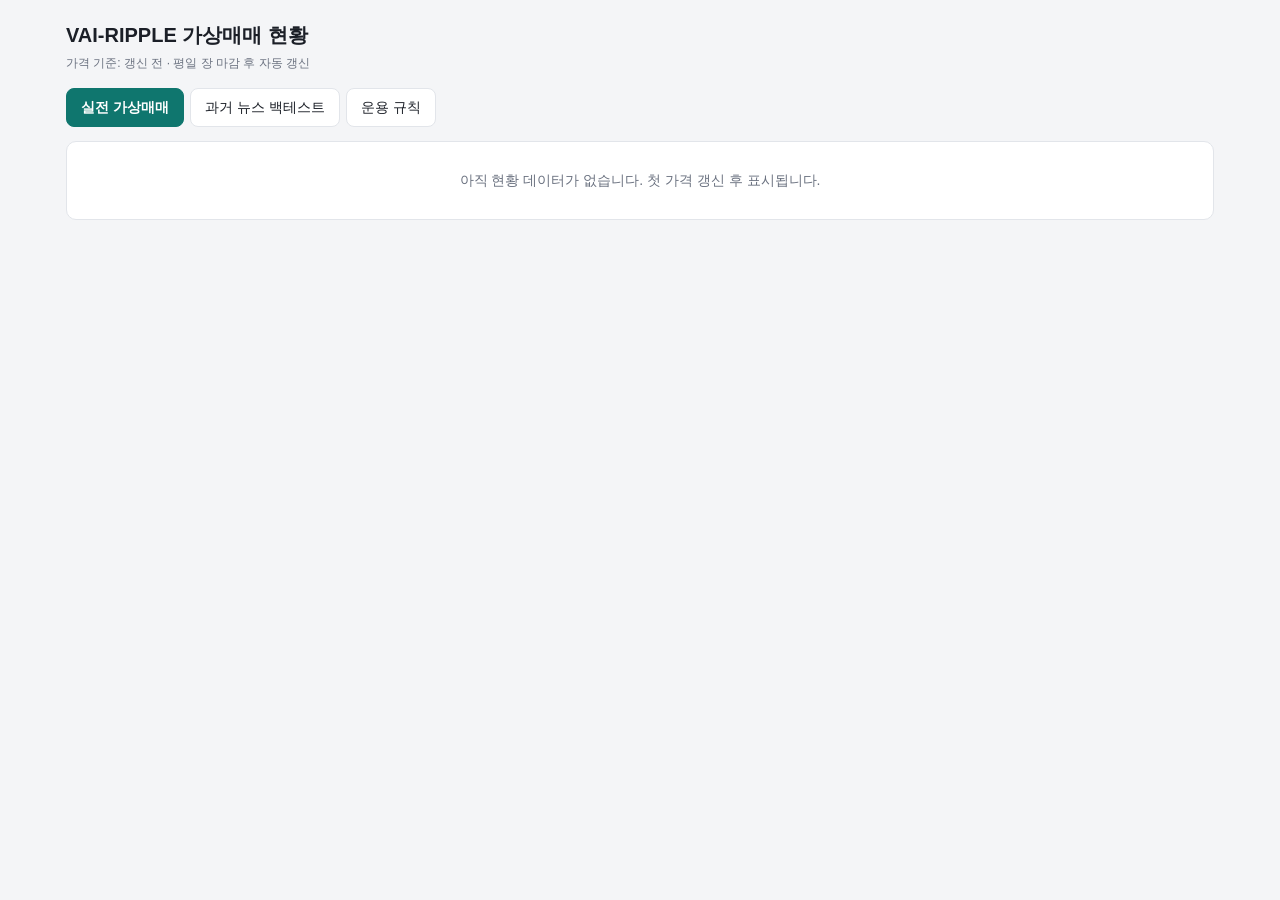
==== ripple/index.html @ d0d2e4d9 "ripple: 뉴스 기반 가상매매 백테스트·대시보드·자동 갱신 추가 과거 뉴스 사건 16건 백테스트, 매일 1종목 가상매수 기록 구조, GitHub Actions 가격 갱신, 현황" ====
<!doctype html>
<html lang="ko">
<head>
<meta charset="utf-8">
<meta name="viewport" content="width=device-width, initial-scale=1">
<title>VAI-RIPPLE 가상매매 현황</title>
<style>
:root{--bg:#f4f5f7;--card:#fff;--fg:#1b1f27;--mute:#6b7280;--line:#e2e5ea;--up:#e0242b;--down:#1a5fd6;--accent:#0f766e;--chip:#eef1f4;color-scheme:light}
@media (prefers-color-scheme:dark){:root{--bg:#12151a;--card:#1b2028;--fg:#e8ebf0;--mute:#98a2b3;--line:#2c333e;--up:#ff5a5f;--down:#5b9bff;--accent:#2dd4bf;--chip:#262d38;color-scheme:dark}}
*{box-sizing:border-box}
body{margin:0;background:var(--bg);color:var(--fg);font:14px/1.5 -apple-system,"Apple SD Gothic Neo","Malgun Gothic","Noto Sans KR",sans-serif}
.wrap{max-width:1180px;margin:0 auto;padding:20px max(16px,env(safe-area-inset-right)) 60px max(16px,env(safe-area-inset-left))}
h1{font-size:20px;margin:0}
.sub{color:var(--mute);font-size:12px;margin:4px 0 16px}
.tabs{display:flex;gap:6px;flex-wrap:wrap;margin-bottom:14px}
.tabs button{border:1px solid var(--line);background:var(--card);color:var(--fg);padding:8px 14px;border-radius:8px;font:inherit;cursor:pointer}
.tabs button.on{background:var(--accent);border-color:var(--accent);color:#fff;font-weight:700}
.kpis{display:grid;grid-template-columns:repeat(auto-fit,minmax(150px,1fr));gap:10px;margin-bottom:14px}
.kpi{background:var(--card);border:1px solid var(--line);border-radius:10px;padding:12px}
.kpi .l{font-size:12px;color:var(--mute)}
.kpi .v{font-size:19px;font-weight:700;font-variant-numeric:tabular-nums;margin-top:2px}
.card{background:var(--card);border:1px solid var(--line);border-radius:10px;margin-bottom:14px;min-width:0}
.card h2{font-size:15px;margin:0;padding:12px 14px;border-bottom:1px solid var(--line)}
.scroll{overflow-x:auto}
table{border-collapse:collapse;width:100%;font-variant-numeric:tabular-nums}
th,td{padding:8px 10px;border-bottom:1px solid var(--line);white-space:nowrap;text-align:right}
th{font-size:12px;color:var(--mute);font-weight:600;background:var(--chip)}
th.t,td.t{text-align:left}
td.wrapc{white-space:normal;min-width:220px;text-align:left}
tr:last-child td{border-bottom:0}
.up{color:var(--up)}.down{color:var(--down)}
.chip{display:inline-block;padding:1px 8px;border-radius:999px;background:var(--chip);font-size:12px}
.st-익절{background:var(--up);color:#fff}.st-손절{background:var(--down);color:#fff}
.st-코드불일치,.st-데이터없음{background:#b45309;color:#fff}
.code{color:var(--mute);font-size:12px}
details{border-bottom:1px solid var(--line)}details:last-child{border-bottom:0}
summary{padding:11px 14px;cursor:pointer;display:flex;gap:10px;flex-wrap:wrap;align-items:baseline}
summary b{flex:1 1 220px}
.dbody{padding:0 14px 14px}
.path{color:var(--mute);margin:0 0 8px}
.note{color:var(--mute);font-size:12px;padding:12px 14px;margin:0}
.rules{padding:6px 14px 14px;margin:0 0 0 18px}
a{color:var(--accent)}
.empty{padding:28px 14px;text-align:center;color:var(--mute)}
</style>
</head>
<body>
<div class="wrap">
  <h1>VAI-RIPPLE 가상매매 현황</h1>
  <p class="sub" id="stamp">불러오는 중…</p>
  <div class="tabs">
    <button data-tab="live" class="on">실전 가상매매</button>
    <button data-tab="bt">과거 뉴스 백테스트</button>
    <button data-tab="rule">운용 규칙</button>
  </div>
  <section id="live"></section>
  <section id="bt" hidden></section>
  <section id="rule" hidden></section>
</div>
<script>
const $ = s => document.querySelector(s);
const esc = v => v == null ? '' : String(v).replace(/[&<>"']/g, c => ({'&':'&amp;','<':'&lt;','>':'&gt;','"':'&quot;',"'":'&#39;'}[c]));
const won = v => v == null ? '-' : Math.round(v).toLocaleString('ko-KR');
const sign = v => v == null ? '' : (v > 0 ? 'up' : v < 0 ? 'down' : '');
const pct = v => v == null ? '-' : (v > 0 ? '+' : '') + v.toFixed(2) + '%';
const swon = v => v == null ? '-' : (v > 0 ? '+' : '') + won(v);
const chip = s => `<span class="chip st-${esc(s)}">${esc(s)}</span>`;
const kpi = (l, v, cls = '') => `<div class="kpi"><div class="l">${l}</div><div class="v ${cls}">${v}</div></div>`;

document.querySelectorAll('.tabs button').forEach(b => b.onclick = () => {
  document.querySelectorAll('.tabs button').forEach(x => x.classList.toggle('on', x === b));
  ['live', 'bt', 'rule'].forEach(id => $('#' + id).hidden = id !== b.dataset.tab);
});

async function get(name) {
  try { const r = await fetch(`./data/${name}?t=${Date.now()}`); if (!r.ok) return null; return await r.json(); }
  catch (e) { return null; }
}

function renderLive(p) {
  if (!p) { $('#live').innerHTML = '<div class="card"><div class="empty">아직 현황 데이터가 없습니다. 첫 가격 갱신 후 표시됩니다.</div></div>'; return; }
  const s = p.summary, pos = p.positions || [];
  const holding = pos.filter(x => x.status === '보유');
  const done = pos.filter(x => ['익절', '손절', '기간만료'].includes(x.status));
  const other = pos.filter(x => !holding.includes(x) && !done.includes(x));
  let h = `<div class="kpis">
    ${kpi('보유 종목', holding.length + '개')}
    ${kpi('보유 매입금액', won(s.investedOpen) + '원')}
    ${kpi('보유 평가금액', won(s.valueOpen) + '원')}
    ${kpi('평가손익', swon(s.pnlOpen) + '원', sign(s.pnlOpen))}
    ${kpi('실현손익', swon(s.pnlClosed) + '원', sign(s.pnlClosed))}
    ${kpi('총손익 / 수익률', swon(s.pnlTotal) + '원 <small>' + pct(s.retTotalPct) + '</small>', sign(s.pnlTotal))}
    ${kpi('익절 / 손절 / 만료', `${s.target} / ${s.stop} / ${s.expired}`)}
  </div>`;
  const row = x => `<tr>
    <td class="t">${esc(x.entryDate || x.buyDate)}</td>
    <td class="t"><b>${esc(x.name)}</b> <span class="code">${esc(x.code)}</span></td>
    <td class="t">${esc(x.sector || '-')}</td>
    <td class="t">${chip(x.status)}</td>
    <td>${won(x.entry)}</td><td>${won(x.qty)}</td><td>${won(x.invested)}</td>
    <td>${won(x.exit != null ? x.exit : x.last)}</td><td>${won(x.value)}</td>
    <td class="${sign(x.pnl)}">${swon(x.pnl)}</td><td class="${sign(x.retPct)}">${pct(x.retPct)}</td>
    <td>${won(x.target)}</td><td>${won(x.stop)}</td><td class="t">${esc(x.exitDate || x.deadline || '-')}</td>
    <td>${x.scores ? esc(x.scores.total) : '-'}</td></tr>`;
  const head = lastCol => `<tr><th class="t">매수일</th><th class="t">종목</th><th class="t">섹터</th><th class="t">상태</th><th>매수가</th><th>수량</th><th>매입금액</th><th>${lastCol[0]}</th><th>평가금액</th><th>손익</th><th>수익률</th><th>목표가</th><th>손절가</th><th class="t">${lastCol[1]}</th><th>CAPE</th></tr>`;
  h += `<div class="card"><h2>보유 종목 (${holding.length})</h2>` + (holding.length ?
    `<div class="scroll"><table>${head(['현재가', '만료일'])}${holding.map(row).join('')}</table></div>` : '<div class="empty">보유 종목이 없습니다.</div>') + '</div>';
  if (other.length) h += `<div class="card"><h2>체결 대기 · 확인 필요 (${other.length})</h2><div class="scroll"><table>${head(['현재가', '만료일'])}${other.map(row).join('')}</table></div></div>`;
  h += `<div class="card"><h2>매도 완료 (${done.length})</h2>` + (done.length ?
    `<div class="scroll"><table>${head(['매도가', '매도일'])}${done.map(row).join('')}</table></div>` : '<div class="empty">매도 완료 종목이 없습니다.</div>') + '</div>';
  h += `<div class="card"><h2>매수 근거 (뉴스 · 선정 사유)</h2>` + (pos.length ? pos.slice().reverse().map(x => `<details>
    <summary><span class="code">${esc(x.buyDate)}</span><b>${esc(x.name)} <span class="code">${esc(x.code)} · ${esc(x.sector || '')}</span></b>${chip(x.status)}<span class="${sign(x.retPct)}">${pct(x.retPct)}</span></summary>
    <div class="dbody">
      <p><b>뉴스</b> (${esc(x.newsDate)}) ${/^https?:\/\//.test(x.newsUrl || '') ? `<a href="${esc(x.newsUrl)}" target="_blank" rel="noopener">${esc(x.newsTitle)}</a>` : esc(x.newsTitle)}</p>
      <p>${esc(x.newsSummary)}</p>
      <p class="path"><b>인과경로</b> ${esc(x.causepath)}</p>
      <p><b>선정 사유</b> ${esc(x.reason)}</p>
      <p><b>리스크</b> ${esc(x.risk)}</p>
      <p class="path">VAI-CAPE 사건 ${esc(x.scores && x.scores.event)} + 기업 ${esc(x.scores && x.scores.biz)} = ${esc(x.scores && x.scores.total)}점 · 가격소스 종목명: ${esc(x.sourceName || '확인불가')}</p>
    </div></details>`).join('') : '<div class="empty">내일부터 매일 1종목씩 기록됩니다.</div>') + '</div>';
  $('#live').innerHTML = h;
}

function renderBT(b) {
  if (!b) { $('#bt').innerHTML = '<div class="card"><div class="empty">백테스트 결과가 아직 없습니다. 첫 가격 갱신 후 표시됩니다.</div></div>'; return; }
  const s = b.summary;
  let h = `<div class="kpis">
    ${kpi('사건 / 유효 종목', `${b.events.length}건 / ${s.valid}개`)}
    ${kpi('익절(+' + b.config.targetPct + '%)', s.target + '건', 'up')}
    ${kpi('손절(' + b.config.stopPct + '%)', s.stop + '건', 'down')}
    ${kpi('기간만료 / 보유중', `${s.expired} / ${s.open}`)}
    ${kpi('종료 건 승률', s.winRate == null ? '-' : s.winRate + '%')}
    ${kpi('종료 건 평균수익률', pct(s.avgRetClosed), sign(s.avgRetClosed))}
    ${kpi('총손익', swon(s.pnlTotal) + '원', sign(s.pnlTotal))}
    ${kpi('86일 내 최고점 평균', pct(s.avgWindowPeak))}
    ${kpi('최고점 +20%↑ / +50%↑ / +120%↑', `${s.reach20} / ${s.reach50} / ${s.reach120}`)}
  </div>
  <div class="card"><p class="note">매수: 뉴스 발생일 <b>다음 거래일 종가</b>. "86일 최고"는 손절 여부와 무관하게 매수 후 86일 동안 찍은 최고 수익률로, 목표 수익률을 조정할 때 참고하는 값입니다. 사건과 종목은 사후에 알려진 대표 사례를 고른 것이어서 실전보다 결과가 좋게 나올 수 있습니다. 코드와 종목명이 가격 소스와 다르면 "코드불일치"로 제외됩니다 (제외 ${s.excluded}개).</p></div>
  <div class="card"><h2>사건별 결과</h2>`;
  h += b.events.map(ev => `<details>
    <summary><span class="code">${esc(ev.date)}</span><b>${esc(ev.name)}</b><span class="chip">${esc(ev.type)}</span><span class="${sign(ev.summary.pnlTotal)}">${swon(ev.summary.pnlTotal)}원</span></summary>
    <div class="dbody"><p class="path">${esc(ev.causepath)}</p><div class="scroll"><table>
    <tr><th class="t">종목</th><th class="t">상태</th><th class="t">매수일</th><th>매수가</th><th class="t">매도일</th><th>매도/현재가</th><th>수익률</th><th>손익</th><th>86일 최고</th><th>최저</th><th>보유일</th><th class="t">수혜 근거</th></tr>
    ${ev.results.map(r => `<tr><td class="t"><b>${esc(r.name)}</b> <span class="code">${esc(r.code)}</span>${r.status === '코드불일치' ? `<br><span class="code">소스: ${esc(r.sourceName)}</span>` : ''}</td>
      <td class="t">${chip(r.status)}</td><td class="t">${esc(r.entryDate || '-')}</td><td>${won(r.entry)}</td>
      <td class="t">${esc(r.exitDate || '-')}</td><td>${won(r.exit != null ? r.exit : r.last)}</td>
      <td class="${sign(r.retPct)}">${pct(r.retPct)}</td><td class="${sign(r.pnl)}">${swon(r.pnl)}</td>
      <td class="${sign(r.windowPeakPct)}">${pct(r.windowPeakPct)}</td><td class="${sign(r.troughPct)}">${pct(r.troughPct)}</td>
      <td>${r.holdDays == null ? '-' : r.holdDays}</td><td class="wrapc">${esc(r.reason)}</td></tr>`).join('')}
    </table></div></div></details>`).join('');
  $('#bt').innerHTML = h + '</div>';
}

function renderRule(c) {
  c = c || {budget: 10000000, targetPct: 120, stopPct: -15, maxDays: 86};
  $('#rule').innerHTML = `<div class="card"><h2>운용 규칙</h2><ol class="rules">
    <li>평일 장 마감 후 당일 뉴스를 VAI-RIPPLE 방식(사건 → 인과경로 → 수혜 종목)으로 심층 분석해 <b>하루 1종목</b>을 고릅니다.</li>
    <li>종목당 <b>${won(c.budget)}원</b>을 당일 종가로 가상 매수합니다 (휴장일이면 다음 거래일 종가).</li>
    <li>매수가 대비 <b>+${c.targetPct}%</b>에 도달하면 익절합니다.</li>
    <li>매수가 대비 <b>${c.stopPct}%</b>에 도달하면 손절합니다. 같은 날 둘 다 닿으면 손절로 처리합니다.</li>
    <li>매수 후 달력 기준 <b>${c.maxDays}일</b>이 지나면 종가에 매도합니다.</li>
    <li>하드필터(거래정지·관리종목·자본잠식 등)에 걸린 종목과 종목코드를 확인하지 못한 종목은 매수하지 않습니다.</li>
    <li>수수료와 세금은 반영하지 않은 가상 매매입니다. 투자 권유가 아닙니다.</li>
  </ol></div>`;
}

(async () => {
  const [p, b, c] = await Promise.all([get('portfolio.json'), get('backtest.json'), get('config.json')]);
  $('#stamp').textContent = '가격 기준: ' + ((p && p.generatedAt) || (b && b.generatedAt) || '갱신 전') + ' · 평일 장 마감 후 자동 갱신';
  renderLive(p); renderBT(b); renderRule(c);
})();
</script>
</body>
</html>
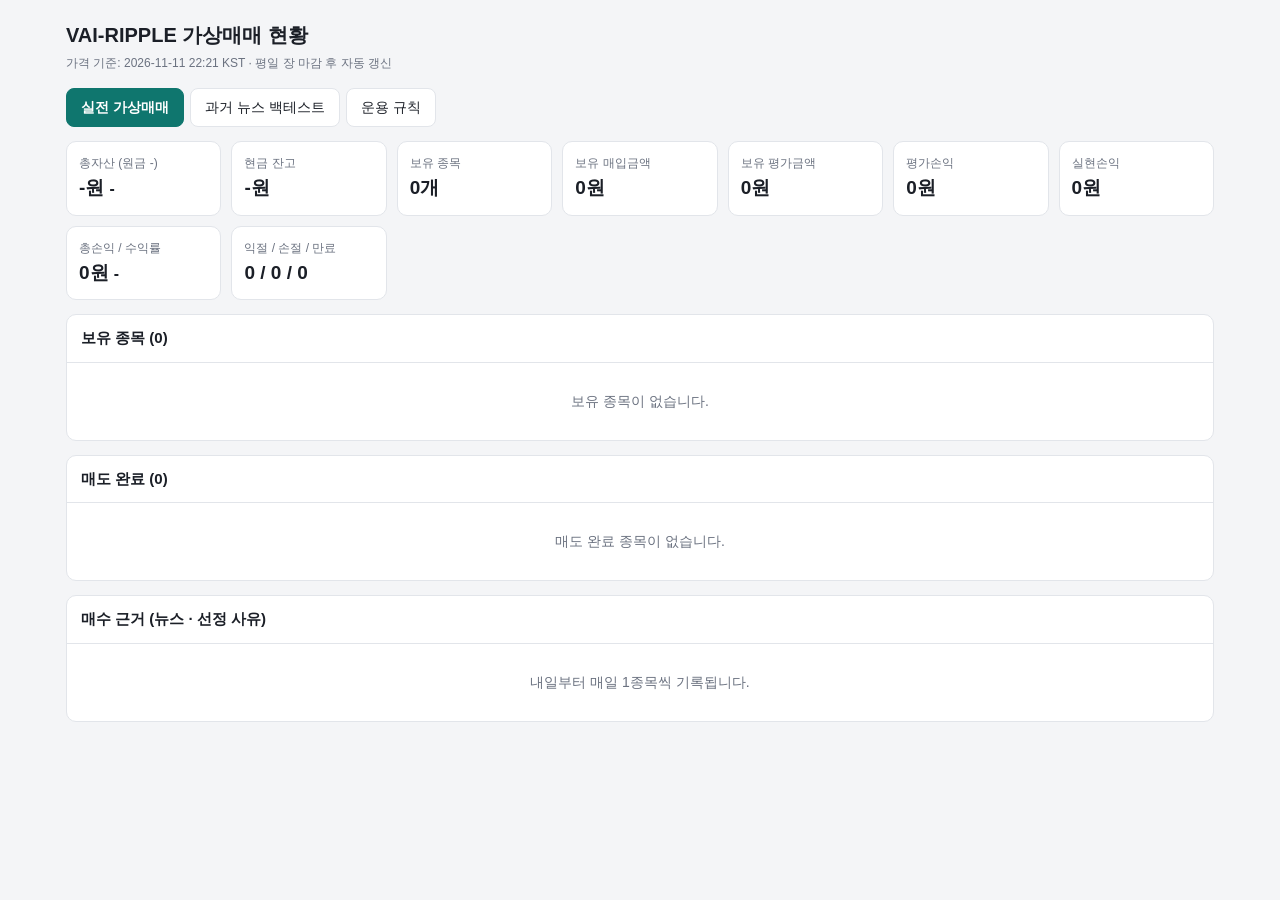
==== commit dfa82680: "ripple: 종목당 300만원·총 1억 한도, 익절·손절 자동 설정 현금이 부족하면 매수하지 않도록 자금 장부를 추가하고, 백테스트 전수 계산으로 익절·손절을 정해 auto.js" ====
--- a/ripple/index.html
+++ b/ripple/index.html
@@ -31,7 +31,7 @@
 .up{color:var(--up)}.down{color:var(--down)}
 .chip{display:inline-block;padding:1px 8px;border-radius:999px;background:var(--chip);font-size:12px}
 .st-익절{background:var(--up);color:#fff}.st-손절{background:var(--down);color:#fff}
-.st-코드불일치,.st-데이터없음{background:#b45309;color:#fff}
+.st-코드불일치,.st-데이터없음,.st-자금부족{background:#b45309;color:#fff}
 .code{color:var(--mute);font-size:12px}
 details{border-bottom:1px solid var(--line)}details:last-child{border-bottom:0}
 summary{padding:11px 14px;cursor:pointer;display:flex;gap:10px;flex-wrap:wrap;align-items:baseline}
@@ -84,6 +84,8 @@
   const done = pos.filter(x => ['익절', '손절', '기간만료'].includes(x.status));
   const other = pos.filter(x => !holding.includes(x) && !done.includes(x));
   let h = `<div class="kpis">
+    ${kpi('총자산 (원금 ' + won(s.capital) + ')', won(s.equity) + '원 <small>' + pct(s.equityRetPct) + '</small>', sign(s.equityRetPct))}
+    ${kpi('현금 잔고', won(s.cash) + '원' + (s.canBuy === false ? ' <small>매수 불가</small>' : ''))}
     ${kpi('보유 종목', holding.length + '개')}
     ${kpi('보유 매입금액', won(s.investedOpen) + '원')}
     ${kpi('보유 평가금액', won(s.valueOpen) + '원')}
@@ -133,9 +135,13 @@
     ${kpi('종료 건 평균수익률', pct(s.avgRetClosed), sign(s.avgRetClosed))}
     ${kpi('총손익', swon(s.pnlTotal) + '원', sign(s.pnlTotal))}
     ${kpi('86일 내 최고점 평균', pct(s.avgWindowPeak))}
-    ${kpi('최고점 +20%↑ / +50%↑ / +120%↑', `${s.reach20} / ${s.reach50} / ${s.reach120}`)}
   </div>
   <div class="card"><p class="note">매수: 뉴스 발생일 <b>다음 거래일 종가</b>. "86일 최고"는 손절 여부와 무관하게 매수 후 86일 동안 찍은 최고 수익률로, 목표 수익률을 조정할 때 참고하는 값입니다. 사건과 종목은 사후에 알려진 대표 사례를 고른 것이어서 실전보다 결과가 좋게 나올 수 있습니다. 코드와 종목명이 가격 소스와 다르면 "코드불일치"로 제외됩니다 (제외 ${s.excluded}개).</p></div>
+  ${b.auto ? `<div class="card"><h2>익절·손절 자동 설정: 익절 +${esc(b.auto.targetPct)}% / 손절 ${esc(b.auto.stopPct)}%</h2>
+    <p class="note">과거 사건 ${esc(b.auto.samples)}종목으로 익절 5~60%, 손절 -5~-30% 조합을 모두 계산해, 1억원·종목당 ${won(b.auto.budget)}원 기준 연 기대수익이 가장 큰 값을 골랐습니다 (이웃 값과 평균한 점수 기준, 설정일 ${esc(b.auto.tunedAt)}).</p>
+    <div class="scroll"><table><tr><th>익절</th><th>손절</th><th>건당 평균수익률</th><th>평균 보유일</th><th>연 매매 건수</th><th>연 기대수익</th><th>익절/손절/만료</th><th>승률</th></tr>
+    ${(b.auto.top || []).map(g => `<tr><td>+${esc(g.targetPct)}%</td><td>${esc(g.stopPct)}%</td><td class="${sign(g.avgRetPct)}">${pct(g.avgRetPct)}</td><td>${esc(g.avgHoldDays)}</td><td>${esc(g.tradesPerYear)}</td><td class="${sign(g.annualProfit)}">${swon(g.annualProfit)}</td><td>${esc(g.target)}/${esc(g.stop)}/${esc(g.expired)}</td><td>${esc(g.winRate)}%</td></tr>`).join('')}
+    </table></div></div>` : ''}
   <div class="card"><h2>사건별 결과</h2>`;
   h += b.events.map(ev => `<details>
     <summary><span class="code">${esc(ev.date)}</span><b>${esc(ev.name)}</b><span class="chip">${esc(ev.type)}</span><span class="${sign(ev.summary.pnlTotal)}">${swon(ev.summary.pnlTotal)}원</span></summary>
@@ -156,6 +162,8 @@
   $('#rule').innerHTML = `<div class="card"><h2>운용 규칙</h2><ol class="rules">
     <li>평일 장 마감 후 당일 뉴스를 VAI-RIPPLE 방식(사건 → 인과경로 → 수혜 종목)으로 심층 분석해 <b>하루 1종목</b>을 고릅니다.</li>
     <li>종목당 <b>${won(c.budget)}원</b>을 당일 종가로 가상 매수합니다 (휴장일이면 다음 거래일 종가).</li>
+    <li>총 투자금은 <b>${won(c.capital)}원</b>입니다. 현금 잔고가 ${won(c.budget)}원보다 적으면 매수하지 않고, 익절·손절·만료로 현금이 돌아오면 다시 매수합니다.</li>
+    <li>익절·손절 값은 과거 뉴스 백테스트에서 연 기대수익이 가장 큰 조합으로 자동 설정됩니다.</li>
     <li>매수가 대비 <b>+${c.targetPct}%</b>에 도달하면 익절합니다.</li>
     <li>매수가 대비 <b>${c.stopPct}%</b>에 도달하면 손절합니다. 같은 날 둘 다 닿으면 손절로 처리합니다.</li>
     <li>매수 후 달력 기준 <b>${c.maxDays}일</b>이 지나면 종가에 매도합니다.</li>
@@ -167,7 +175,7 @@
 (async () => {
   const [p, b, c] = await Promise.all([get('portfolio.json'), get('backtest.json'), get('config.json')]);
   $('#stamp').textContent = '가격 기준: ' + ((p && p.generatedAt) || (b && b.generatedAt) || '갱신 전') + ' · 평일 장 마감 후 자동 갱신';
-  renderLive(p); renderBT(b); renderRule(c);
+  renderLive(p); renderBT(b); renderRule((p && p.config) || (b && b.config) || c);
 })();
 </script>
 </body>
